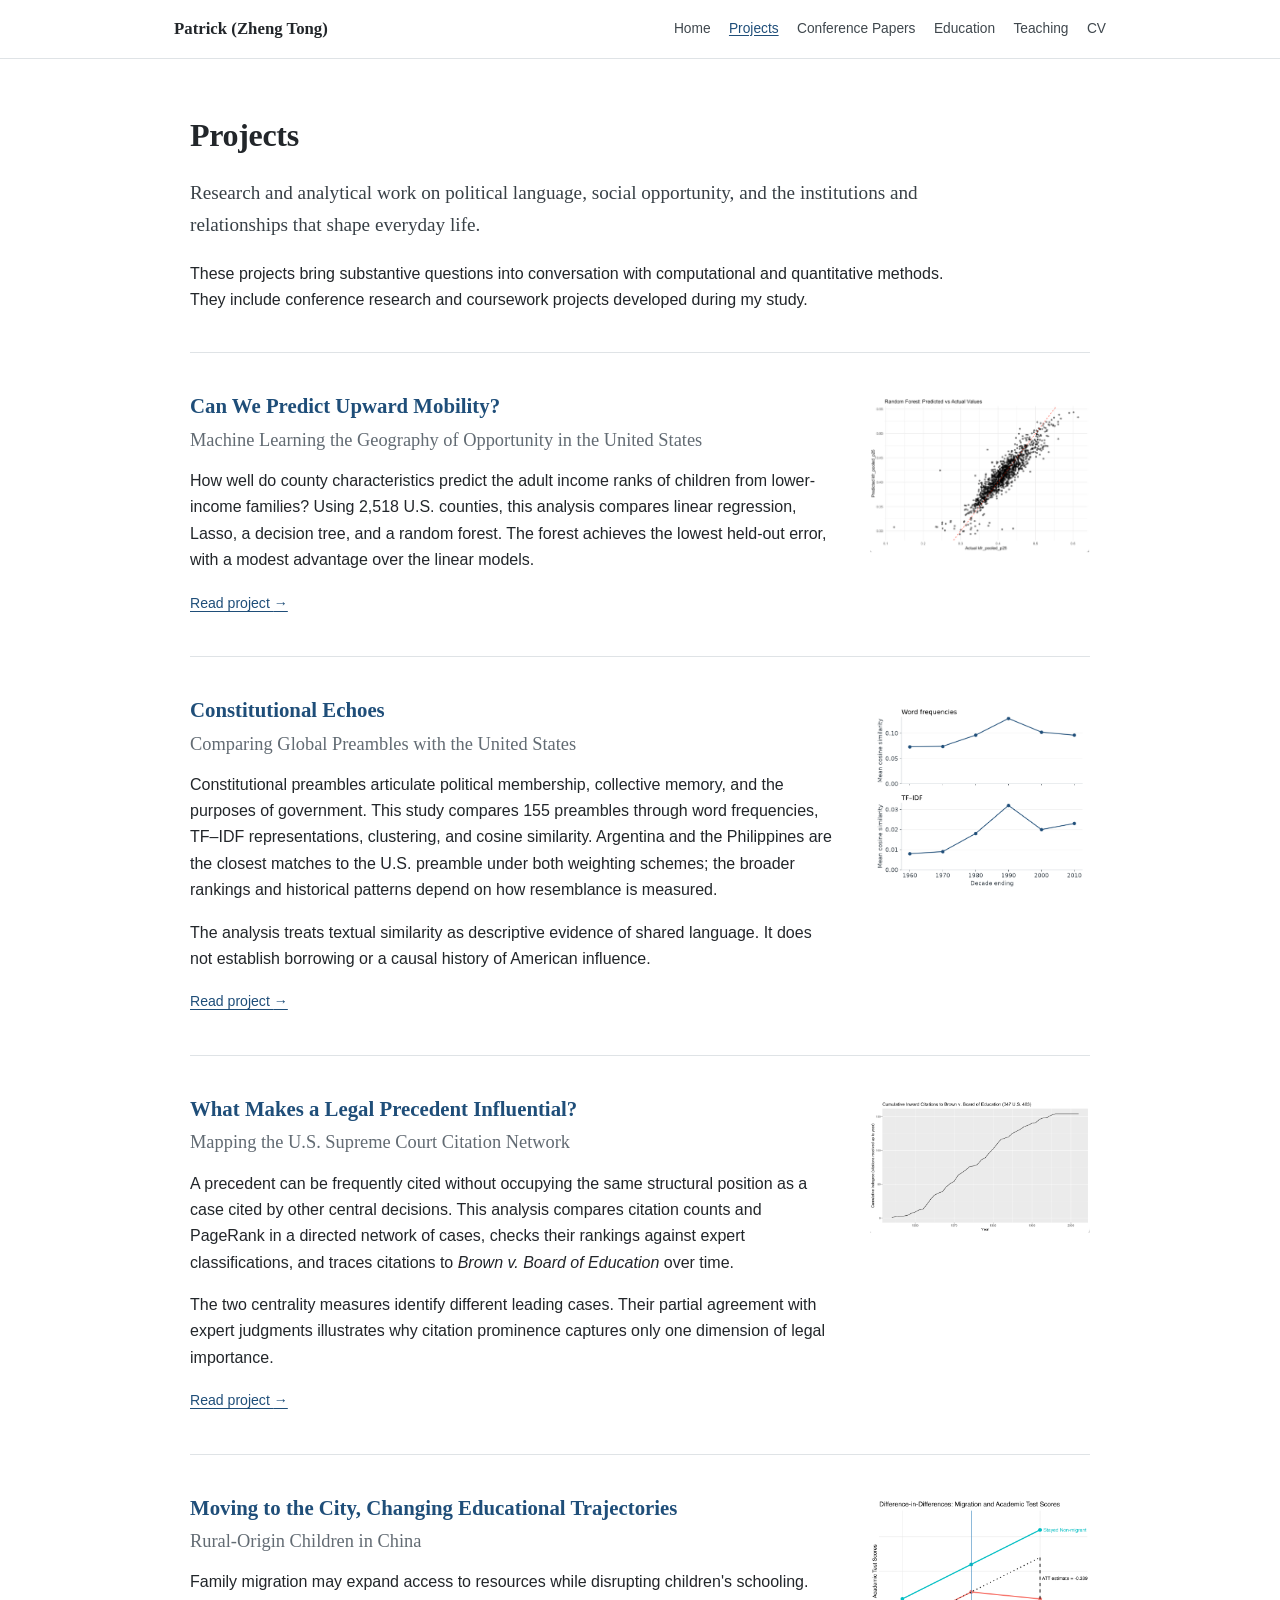
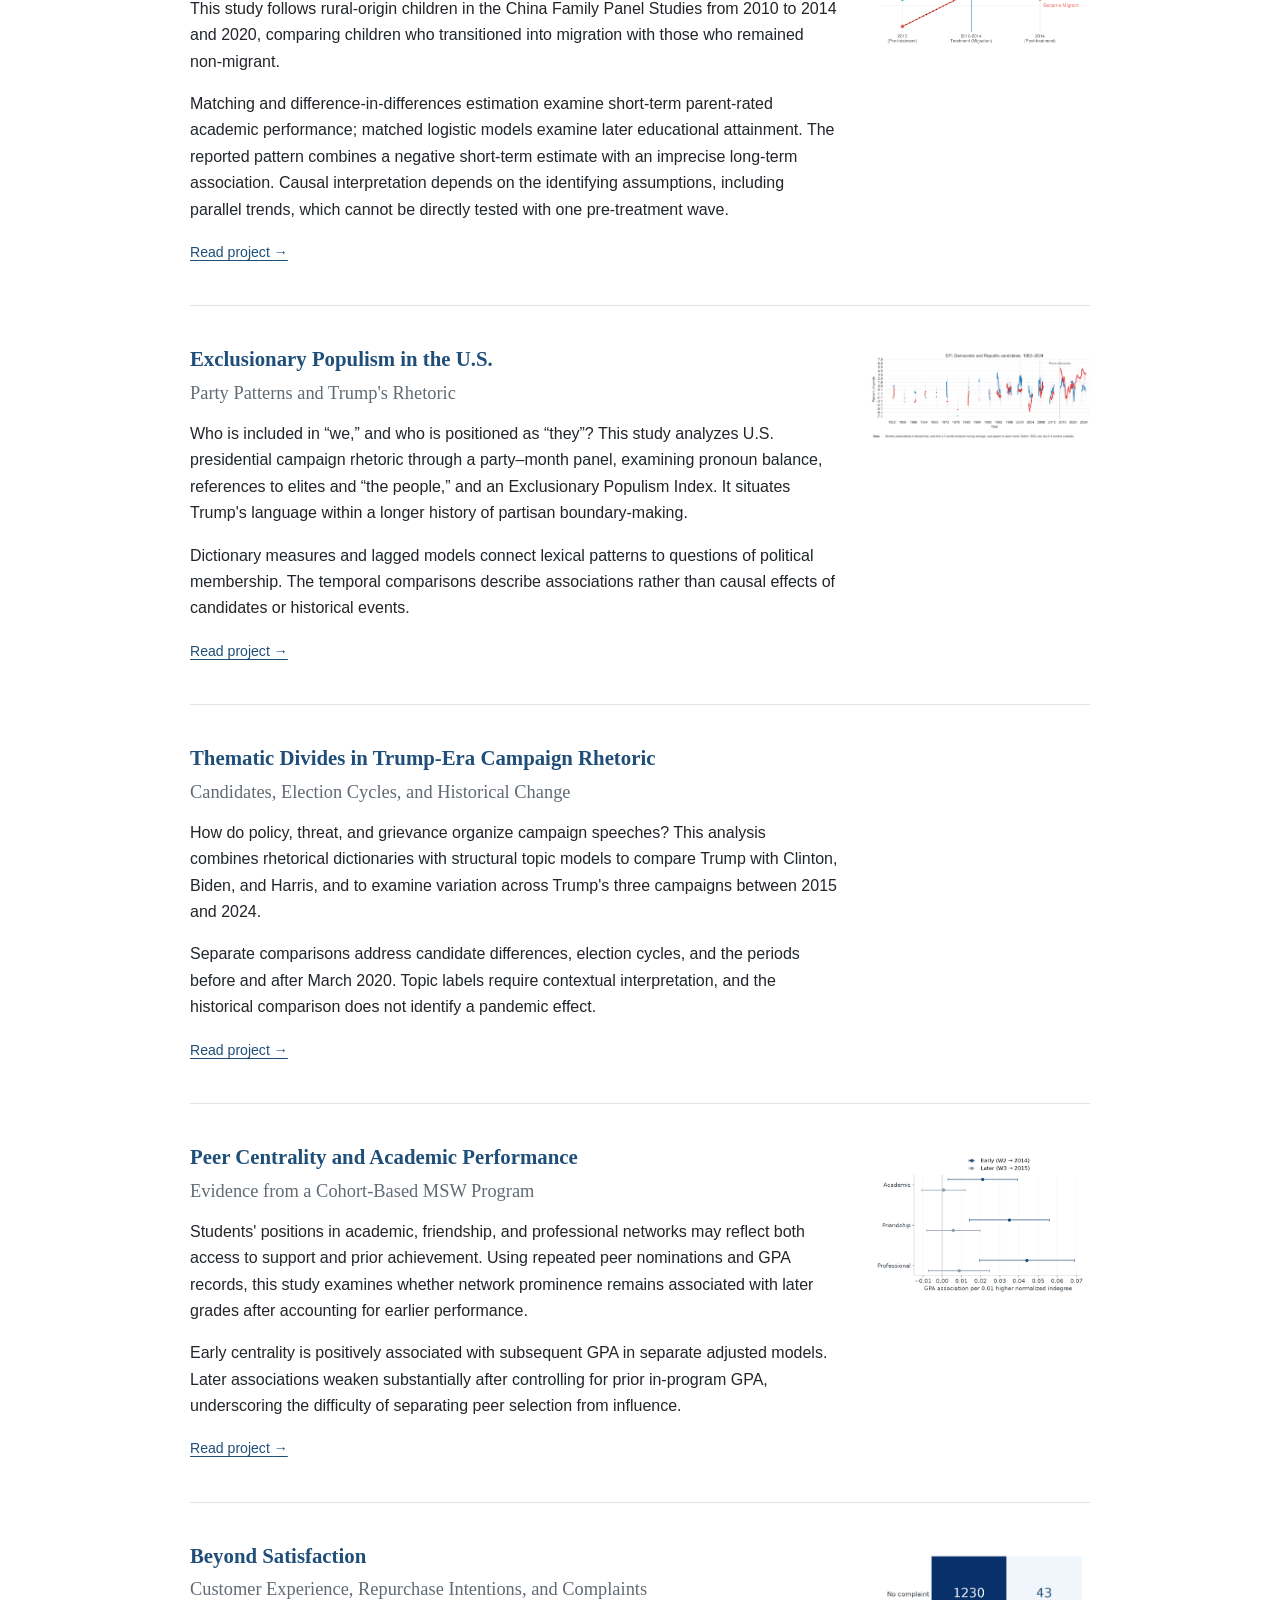
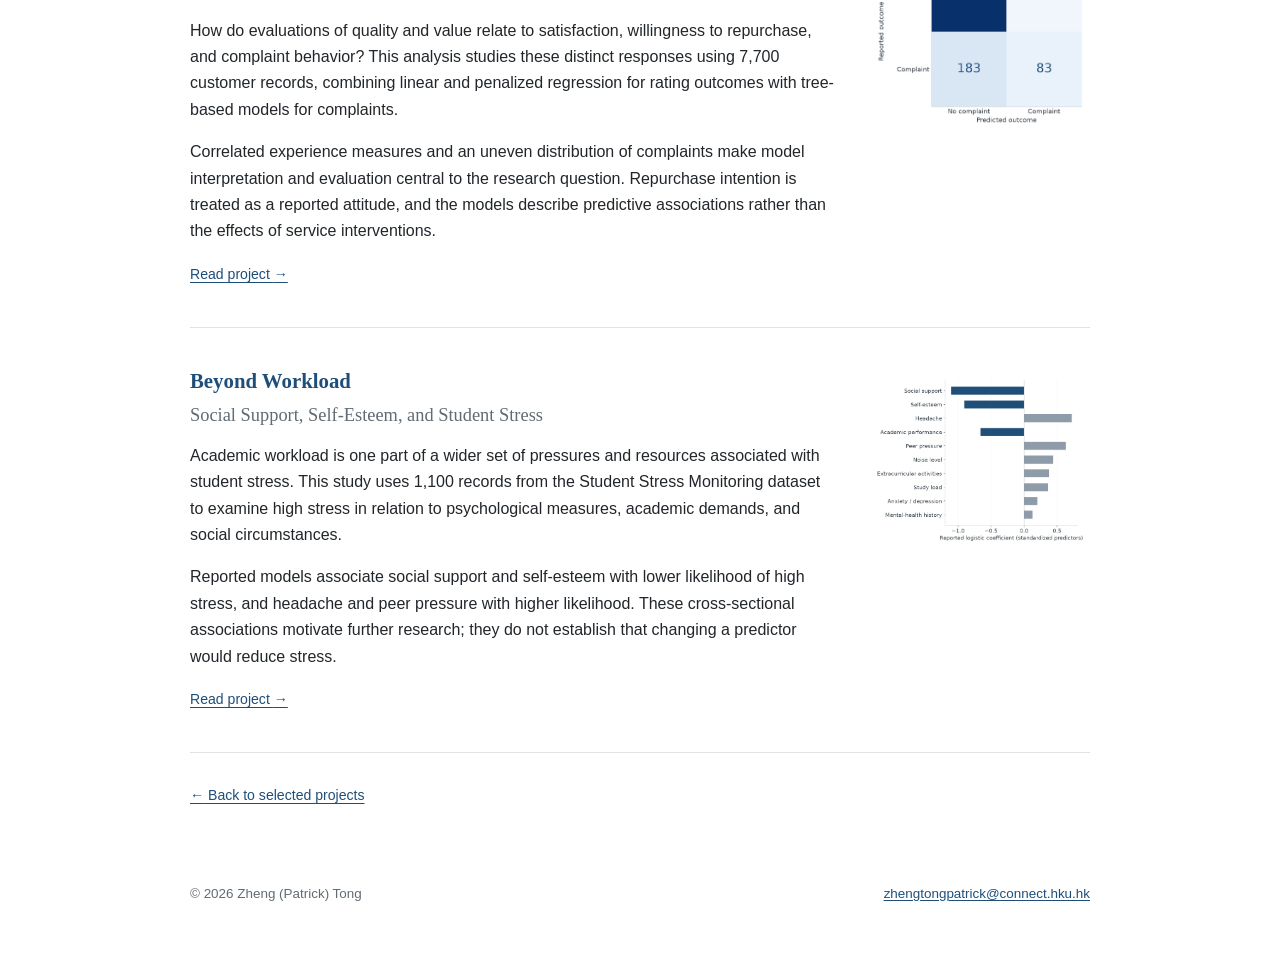
==== projects/index.html @ d57d9481 "Project Page Created" ====
<!doctype html>
<html lang="en">
<head>
  <meta charset="utf-8">
  <meta name="viewport" content="width=device-width, initial-scale=1">
  <link rel="icon" href="data:,">
  <title>Projects | Patrick (Zheng Tong)</title>
  <meta name="description" content="Research and analytical projects by Patrick (Zheng Tong) on political communication, social mobility, education, legal institutions, and customer experience.">
  <meta property="og:title" content="Projects | Patrick (Zheng Tong)">
  <meta property="og:description" content="Substantive questions explored through computational text analysis, networks, prediction, and longitudinal research design.">
  <meta property="og:type" content="website">
  <link rel="stylesheet" href="../styles.css">
</head>
<body>
  <a class="skip-link" href="#main">Skip to content</a>
  <header class="site-header">
    <nav class="nav" aria-label="Primary navigation">
      <a class="name" href="../#home">Patrick (Zheng Tong)</a>
      <div class="nav-links">
        <a href="../#home">Home</a><a href="./" aria-current="page">Projects</a>
        <a href="../#papers">Conference Papers</a><a href="../#education">Education</a><a href="../#teaching">Teaching</a>
        <a href="../CV_Patrick.pdf" target="_blank" rel="noopener">CV</a>
      </div>
    </nav>
  </header>
  <main id="main">
    <header class="page-intro">
      <h1>Projects</h1>
      <p class="lead">Research and analytical work on political language, social opportunity, and the institutions and relationships that shape everyday life.</p>
      <p class="project-summary">These projects bring substantive questions into conversation with computational and quantitative methods. They include conference research and coursework projects developed during my study.</p>
    </header>
    <div class="project-index">
      <article class="project-entry project-entry-with-figure" id="upward-mobility">
        <div>
          <h2><a href="upward-mobility/">Can We Predict Upward Mobility?</a></h2>
          <p class="subtitle">Machine Learning the Geography of Opportunity in the United States</p>
          <p>How well do county characteristics predict the adult income ranks of children from lower-income families? Using 2,518 U.S. counties, this analysis compares linear regression, Lasso, a decision tree, and a random forest. The forest achieves the lowest held-out error, with a modest advantage over the linear models.</p>
          <a class="project-link" href="upward-mobility/">Read project <span aria-hidden="true">→</span></a>
        </div>
        <a href="upward-mobility/#results" aria-label="Explore the upward mobility prediction results"><img class="project-thumbnail" src="../assets/projects/upward-mobility/predicted-vs-observed.png" width="925" height="653" alt="Observed and predicted county income ranks cluster near the equality line, with larger deviations at the extremes." loading="lazy" decoding="async"></a>
      </article>

      <article class="project-entry project-entry-with-figure" id="constitutional-language">
        <div>
        <h2><a href="constitutional-language/">Constitutional Echoes</a></h2>
        <p class="subtitle">Comparing Global Preambles with the United States</p>
        <p>Constitutional preambles articulate political membership, collective memory, and the purposes of government. This study compares 155 preambles through word frequencies, TF–IDF representations, clustering, and cosine similarity. Argentina and the Philippines are the closest matches to the U.S. preamble under both weighting schemes; the broader rankings and historical patterns depend on how resemblance is measured.</p>
        <p>The analysis treats textual similarity as descriptive evidence of shared language. It does not establish borrowing or a causal history of American influence.</p>
      
          <a class="project-link" href="constitutional-language/">Read project <span aria-hidden="true">→</span></a>
        </div>
        <a href="constitutional-language/#history" aria-label="Explore results for constitutional language"><img class="project-thumbnail" src="../assets/projects/constitutional-language/similarity-by-decade.png" width="1146" height="1003" alt="Average preamble similarity across six constitutional decades." loading="lazy" decoding="async"></a>
      </article>

      <article class="project-entry project-entry-with-figure" id="legal-precedent-influence">
        <div>
        <h2><a href="legal-precedent-influence/">What Makes a Legal Precedent Influential?</a></h2>
        <p class="subtitle">Mapping the U.S. Supreme Court Citation Network</p>
        <p>A precedent can be frequently cited without occupying the same structural position as a case cited by other central decisions. This analysis compares citation counts and PageRank in a directed network of cases, checks their rankings against expert classifications, and traces citations to <em>Brown v. Board of Education</em> over time.</p>
        <p>The two centrality measures identify different leading cases. Their partial agreement with expert judgments illustrates why citation prominence captures only one dimension of legal importance.</p>
      
          <a class="project-link" href="legal-precedent-influence/">Read project <span aria-hidden="true">→</span></a>
        </div>
        <a href="legal-precedent-influence/#brown" aria-label="Explore results for legal precedent influence"><img class="project-thumbnail" src="../assets/projects/legal-precedent-influence/brown-citations.png" width="1375" height="825" alt="Cumulative citations to Brown v. Board of Education." loading="lazy" decoding="async"></a>
      </article>

      <article class="project-entry project-entry-with-figure" id="migration-education">
        <div>
        <h2><a href="migration-education/">Moving to the City, Changing Educational Trajectories</a></h2>
        <p class="subtitle">Rural-Origin Children in China</p>
        <p>Family migration may expand access to resources while disrupting children's schooling. This study follows rural-origin children in the China Family Panel Studies from 2010 to 2014 and 2020, comparing children who transitioned into migration with those who remained non-migrant.</p>
        <p>Matching and difference-in-differences estimation examine short-term parent-rated academic performance; matched logistic models examine later educational attainment. The reported pattern combines a negative short-term estimate with an imprecise long-term association. Causal interpretation depends on the identifying assumptions, including parallel trends, which cannot be directly tested with one pre-treatment wave.</p>
      
          <a class="project-link" href="migration-education/">Read project <span aria-hidden="true">→</span></a>
        </div>
        <a href="migration-education/#findings" aria-label="Explore results for migration education"><img class="project-thumbnail" src="../assets/projects/migration-education/migration-did.png" width="2880" height="1920" alt="Migrant children show smaller improvements in parent-rated educational outcomes than non-migrants." loading="lazy" decoding="async"></a>
      </article>

      <article class="project-entry project-entry-with-figure" id="exclusionary-populism">
        <div>
        <h2><a href="exclusionary-populism/">Exclusionary Populism in the U.S.</a></h2>
        <p class="subtitle">Party Patterns and Trump's Rhetoric</p>
        <p>Who is included in “we,” and who is positioned as “they”? This study analyzes U.S. presidential campaign rhetoric through a party–month panel, examining pronoun balance, references to elites and “the people,” and an Exclusionary Populism Index. It situates Trump's language within a longer history of partisan boundary-making.</p>
        <p>Dictionary measures and lagged models connect lexical patterns to questions of political membership. The temporal comparisons describe associations rather than causal effects of candidates or historical events.</p>
      
          <a class="project-link" href="exclusionary-populism/">Read project <span aria-hidden="true">→</span></a>
        </div>
        <a href="exclusionary-populism/#index" aria-label="Explore results for exclusionary populism"><img class="project-thumbnail" src="../assets/projects/exclusionary-populism/epi-history.jpg" width="7758" height="3133" alt="Composite exclusionary-populism index across campaign periods, relative to each party’s baseline." loading="lazy" decoding="async"></a>
      </article>

      <article class="project-entry project-entry-with-figure" id="campaign-topic-structure">
        <div>
        <h2><a href="campaign-topic-structure/">Thematic Divides in Trump-Era Campaign Rhetoric</a></h2>
        <p class="subtitle">Candidates, Election Cycles, and Historical Change</p>
        <p>How do policy, threat, and grievance organize campaign speeches? This analysis combines rhetorical dictionaries with structural topic models to compare Trump with Clinton, Biden, and Harris, and to examine variation across Trump's three campaigns between 2015 and 2024.</p>
        <p>Separate comparisons address candidate differences, election cycles, and the periods before and after March 2020. Topic labels require contextual interpretation, and the historical comparison does not identify a pandemic effect.</p>
      
          <a class="project-link" href="campaign-topic-structure/">Read project <span aria-hidden="true">→</span></a>
        </div>
        <a href="campaign-topic-structure/#candidates" aria-label="Explore results for campaign topic structure"><img class="project-thumbnail" src="../assets/projects/campaign-topic-structure/candidate-contrasts.png" width="1826" height="804" alt="Topic-prevalence differences between Trump and pooled Democratic opponents, with uncertainty intervals." loading="lazy" decoding="async"></a>
      </article>

      <article class="project-entry project-entry-with-figure" id="peer-centrality">
        <div>
        <h2><a href="peer-centrality/">Peer Centrality and Academic Performance</a></h2>
        <p class="subtitle">Evidence from a Cohort-Based MSW Program</p>
        <p>Students' positions in academic, friendship, and professional networks may reflect both access to support and prior achievement. Using repeated peer nominations and GPA records, this study examines whether network prominence remains associated with later grades after accounting for earlier performance.</p>
        <p>Early centrality is positively associated with subsequent GPA in separate adjusted models. Later associations weaken substantially after controlling for prior in-program GPA, underscoring the difficulty of separating peer selection from influence.</p>
      
          <a class="project-link" href="peer-centrality/">Read project <span aria-hidden="true">→</span></a>
        </div>
        <a href="peer-centrality/#results" aria-label="Explore results for peer centrality"><img class="project-thumbnail" src="../assets/projects/peer-centrality/adjusted-associations.png" width="1180" height="806" alt="Early and later adjusted associations between centrality and GPA." loading="lazy" decoding="async"></a>
      </article>

      <article class="project-entry project-entry-with-figure" id="customer-experience">
        <div>
        <h2><a href="customer-experience/">Beyond Satisfaction</a></h2>
        <p class="subtitle">Customer Experience, Repurchase Intentions, and Complaints</p>
        <p>How do evaluations of quality and value relate to satisfaction, willingness to repurchase, and complaint behavior? This analysis studies these distinct responses using 7,700 customer records, combining linear and penalized regression for rating outcomes with tree-based models for complaints.</p>
        <p>Correlated experience measures and an uneven distribution of complaints make model interpretation and evaluation central to the research question. Repurchase intention is treated as a reported attitude, and the models describe predictive associations rather than the effects of service interventions.</p>
      
          <a class="project-link" href="customer-experience/">Read project <span aria-hidden="true">→</span></a>
        </div>
        <a href="customer-experience/#complaints" aria-label="Explore results for customer experience"><img class="project-thumbnail" src="../assets/projects/customer-experience/complaint-classification.png" width="1027" height="859" alt="Reported complaint classification includes many missed complaints." loading="lazy" decoding="async"></a>
      </article>

      <article class="project-entry project-entry-with-figure" id="student-stress">
        <div>
        <h2><a href="student-stress/">Beyond Workload</a></h2>
        <p class="subtitle">Social Support, Self-Esteem, and Student Stress</p>
        <p>Academic workload is one part of a wider set of pressures and resources associated with student stress. This study uses 1,100 records from the Student Stress Monitoring dataset to examine high stress in relation to psychological measures, academic demands, and social circumstances.</p>
        <p>Reported models associate social support and self-esteem with lower likelihood of high stress, and headache and peer pressure with higher likelihood. These cross-sectional associations motivate further research; they do not establish that changing a predictor would reduce stress.</p>
      
          <a class="project-link" href="student-stress/">Read project <span aria-hidden="true">→</span></a>
        </div>
        <a href="student-stress/#associations" aria-label="Explore results for student stress"><img class="project-thumbnail" src="../assets/projects/student-stress/stress-associations.png" width="1237" height="986" alt="Reported logistic associations with high stress." loading="lazy" decoding="async"></a>
      </article>
    </div>
    <p class="project-end"><a class="back-link" href="../#selected-projects"><span aria-hidden="true">←</span> Back to selected projects</a></p>
  </main>
  <footer><span>© 2026 Zheng (Patrick) Tong</span><a href="mailto:zhengtongpatrick@connect.hku.hk">zhengtongpatrick@connect.hku.hk</a></footer>
</body>
</html>
---- styles.css ----
:root { --ink:#22262a; --muted:#626b73; --blue:#1f4e79; --line:#dfe3e6; --paper:#fff; --soft:#f7f8f9; --serif:Georgia,"Times New Roman",serif; --sans:Inter,-apple-system,BlinkMacSystemFont,"Segoe UI",Arial,sans-serif; }
* { box-sizing:border-box; }
html { scroll-behavior:smooth; scroll-padding-top:5rem; }
body { margin:0; background:var(--paper); color:var(--ink); font-family:var(--sans); font-size:16px; line-height:1.65; }
a { color:var(--blue); text-underline-offset:.18em; text-decoration-thickness:1px; }
a:hover { text-decoration:underline; }
a:focus-visible,button:focus-visible { outline:2px solid var(--blue); outline-offset:3px; }
.skip-link { position:absolute; left:1rem; top:-5rem; z-index:10; background:#fff; padding:.6rem 1rem; border:1px solid var(--blue); }
.skip-link:focus { top:1rem; }
.site-header { position:sticky; top:0; z-index:5; background:rgba(255,255,255,.97); border-bottom:1px solid var(--line); }
.nav { max-width:980px; min-height:58px; margin:auto; padding:.65rem 1.5rem; display:flex; align-items:center; gap:1.5rem; }
.name { margin-right:auto; color:var(--ink); font-family:var(--serif); font-size:1.05rem; font-weight:700; text-decoration:none; white-space:nowrap; }
.nav-links { display:flex; align-items:center; gap:1.15rem; font-size:.86rem; }
.nav-links a { color:#3f474d; text-decoration:none; white-space:nowrap; }
.nav-links a:hover { color:var(--blue); text-decoration:underline; }
main,footer { width:min(100% - 3rem,900px); margin:auto; }
section { padding:3.4rem 0; border-bottom:1px solid var(--line); }
.intro { padding-top:5.5rem; }
h1,h2,h3,p { margin-top:0; }
h1,h2,h3 { font-family:var(--serif); }
h1 { margin-bottom:1.25rem; font-size:clamp(1.4rem,2.5vw,1.65rem); line-height:1.2; letter-spacing:-.01em; }
h1 span { color:var(--muted); font-weight:400; }
h2 { margin-bottom:1.7rem; font-size:1.65rem; line-height:1.25; }
h3 { margin-bottom:.35rem; font-size:1.08rem; line-height:1.4; }
.lead { max-width:735px; margin-bottom:2rem; color:#394147; font-family:var(--serif); font-size:1.2rem; line-height:1.7; }
.affiliation { display:grid; grid-template-columns:1fr 1fr; max-width:780px; gap:2rem; color:var(--muted); font-size:.94rem; }
.affiliation strong { color:var(--ink); }
.contact { display:flex; gap:.65rem; margin:1.35rem 0 0; font-size:.93rem; }
.interests { display:grid; grid-template-columns:repeat(2,1fr); gap:.55rem 3rem; margin:0; padding-left:1.2rem; max-width:700px; }
.interests li::marker { color:var(--blue); }
.publications { display:grid; gap:0; }
.publications article { padding:0 0 1.8rem 1.15rem; border-left:2px solid var(--line); }
.publications article:last-child { padding-bottom:0; }
.publications h3 { max-width:790px; }
.publications p { margin-bottom:.45rem; }
.authorship { color:var(--muted); font-size:.84rem; font-style:italic; }
.venue { color:#343b40; font-size:.94rem; }
.meta { color:var(--muted); font-size:.86rem; }
.publications article > p:last-child { max-width:800px; margin-top:.75rem; color:#4b5359; }
.entries { display:grid; gap:2rem; }
.entry-head { display:flex; justify-content:space-between; gap:1.5rem; align-items:baseline; }
.entry-head h3 { margin:0; }
.entry-head span,.compact-entries article>span { color:var(--muted); font-size:.86rem; white-space:nowrap; }
.entries p,.simple-entry p { margin:.35rem 0 0; }
.detail { color:var(--muted); font-size:.94rem; }
.compact-entries article { display:flex; justify-content:space-between; gap:1rem; padding:.8rem 0; border-top:1px solid var(--line); }
.compact-entries article:first-child { padding-top:0; border-top:0; }
.compact-entries h3,.compact-entries p { margin:0; }
.compact-entries p { color:var(--muted); font-size:.92rem; }
.split { display:grid; grid-template-columns:.82fr 1.18fr; gap:4rem; }
.split>div+div { border-left:1px solid var(--line); padding-left:3rem; }
.split article+article { margin-top:1.4rem; }
.split article p { margin-bottom:.35rem; }
.dated-list { display:grid; grid-template-columns:1fr auto; gap:.85rem 1rem; margin:0; }
.dated-list dt,.dated-list dd { margin:0; }
.dated-list dd { color:var(--muted); font-size:.88rem; }
.skills { display:grid; grid-template-columns:180px 1fr; gap:.9rem 1.5rem; margin:0; }
.skills dt { font-weight:650; }
.skills dd { margin:0; color:#4b5359; }
footer { display:flex; justify-content:space-between; gap:1rem; padding:2rem 0 3rem; color:var(--muted); font-size:.84rem; }
.reveal { opacity:0; transform:translateY(18px); transition:opacity 380ms ease-out var(--reveal-delay, 0ms),transform 380ms ease-out var(--reveal-delay, 0ms); }
.reveal.is-visible { opacity:1; transform:translateY(0); }
@media (max-width:780px) { .nav { flex-wrap:wrap; gap:.45rem 1rem; } .name { flex:1; } .nav-links { order:3; width:100%; overflow-x:auto; padding-top:.35rem; } .intro { padding-top:3.8rem; } .affiliation,.split { grid-template-columns:1fr; gap:1rem; } .split>div+div { border-left:0; border-top:1px solid var(--line); padding:2.5rem 0 0; } }
@media (max-width:560px) { main,footer { width:min(100% - 2rem,900px); } section { padding:2.7rem 0; } .interests { grid-template-columns:1fr; } .entry-head,.compact-entries article { align-items:flex-start; flex-direction:column; gap:.2rem; } .skills { grid-template-columns:1fr; gap:.15rem; } .skills dd { margin-bottom:1rem; } footer { flex-direction:column; } }
@media (prefers-reduced-motion:reduce) { html { scroll-behavior:auto; } .reveal { opacity:1; transform:none; transition:none; } }

/* Projects share the homepage's type, content width, colors, and dividers. */
.nav-links a[aria-current] { color:var(--blue); text-decoration:underline; }
.section-heading { display:flex; align-items:baseline; justify-content:space-between; gap:1rem; }
.all-projects,.project-link,.back-link { font-size:.88rem; }
.all-projects { white-space:nowrap; }
.selected-projects { display:grid; grid-template-columns:repeat(2,minmax(0,1fr)); gap:1.8rem 2.5rem; }
.selected-projects article { border-top:1px solid var(--line); padding-top:1rem; }
.selected-project-image { display: block; width: min(100%, 280px); height: 160px; margin-bottom: 1rem; }
.selected-project-image img { display: block; width: 100%; height: 100%; object-fit: contain; object-position: left center; }
.selected-projects h3 { margin-bottom:.6rem; }
.selected-projects article > p { color:#4b5359; font-size:.94rem; margin-bottom:.6rem; }
.selected-projects h3 a,.project-entry h2 a { text-decoration:none; }
.selected-projects h3 a:hover,.project-entry h2 a:hover { text-decoration:underline; }
.page-intro { padding:3.5rem 0 2.4rem; border-bottom:1px solid var(--line); }
.page-intro h1 { font-size:clamp(1.65rem,3vw,2rem); line-height:1.3; }
.page-intro .lead { margin-bottom:1.2rem; }
.page-intro > p:last-child { margin-bottom:0; }
.project-index { padding:0; }
.project-entry { padding:2.5rem 0; border-bottom:1px solid var(--line); scroll-margin-top:7rem; }
.project-entry h2 { font-size:1.3rem; margin-bottom:.35rem; }
.project-entry .subtitle { color:var(--muted); margin-bottom:.8rem; font-family:var(--serif); font-size:1.15rem; }
.project-entry > p,.project-entry > div > p { max-width:760px; }
.project-entry p:last-child { margin-bottom:0; }
.project-entry-with-figure { display:grid; grid-template-columns:minmax(0,1fr) 220px; gap:2rem; align-items:start; }
.project-thumbnail { width:100%; height:auto; display:block; margin-top:.3rem; }
.back-link { display:inline-block; margin-bottom:1.7rem; }
.project-subtitle { max-width:740px; color:var(--muted); font-family:var(--serif); font-size:1.3rem; line-height:1.55; }
.project-summary { max-width:760px; }
.project-toc { display:flex; flex-wrap:wrap; gap:.5rem 1.4rem; padding:1.1rem 0; border-bottom:1px solid var(--line); font-size:.88rem; }
.project-body > section { padding:2.7rem 0; }
.project-body h2 { font-size:1.45rem; margin-bottom:1.15rem; }
.project-body p,.project-body li { max-width:760px; }
.project-body li + li { margin-top:.7rem; }
.project-body section > :last-child { margin-bottom:0; }
.research-figure { margin:1.7rem 0; max-width:760px; }
.research-figure img { display:block; width:100%; max-width:480px; height:auto; }
.research-figure figcaption { margin-top:.85rem; color:#4b5359; font-size:.88rem; line-height:1.6; max-width:760px; }
.figure-link { display:inline-block; margin-top:.35rem; font-size:.84rem; }
.results-table { border-collapse:collapse; width:100%; max-width:760px; margin:1.6rem 0; font-size:.94rem; }
.results-table caption { text-align:left; color:var(--muted); font-size:.88rem; margin-bottom:.65rem; }
.results-table th,.results-table td { padding:.65rem .8rem; border-bottom:1px solid var(--line); text-align:right; font-variant-numeric:tabular-nums; }
.results-table th:first-child { text-align:left; padding-left:0; }
.results-table thead th { border-top:1px solid var(--line); font-weight:600; }
.results-table tbody th { font-weight:400; }
.results-table .best-result { background:var(--soft); }
.method-note { color:#4b5359; font-size:.94rem; }
.project-end { padding:1.8rem 0 0; }
@media (max-width:780px) { html { scroll-padding-top:7rem; } .project-entry-with-figure { grid-template-columns:minmax(0,1fr) 175px; gap:1.5rem; } }
@media (max-width:560px) {
  .section-heading { flex-wrap:wrap; gap:0 .8rem; margin-bottom:1.5rem; }
  .section-heading h2 { margin-bottom:.6rem; }
  .selected-projects { grid-template-columns:1fr; gap:1.5rem; }
  .page-intro { padding:2.7rem 0 2rem; }
  .project-entry-with-figure { grid-template-columns:1fr; }
  .project-thumbnail { max-width:340px; }
  .project-entry { padding:2rem 0; }
  .results-table { font-size:.84rem; }
  .results-table th,.results-table td { padding:.6rem .35rem; }
}

/* Literature additions within the existing project article layout. */
.project-references p { font-size:.88rem; line-height:1.65; color:#4b5359; overflow-wrap:anywhere; padding-left:1.25rem; text-indent:-1.25rem; }
.topic-overview { table-layout:fixed; }
.topic-overview th:first-child { width:40%; }
.topic-overview th,.topic-overview td { text-align:left; vertical-align:top; overflow-wrap:anywhere; }
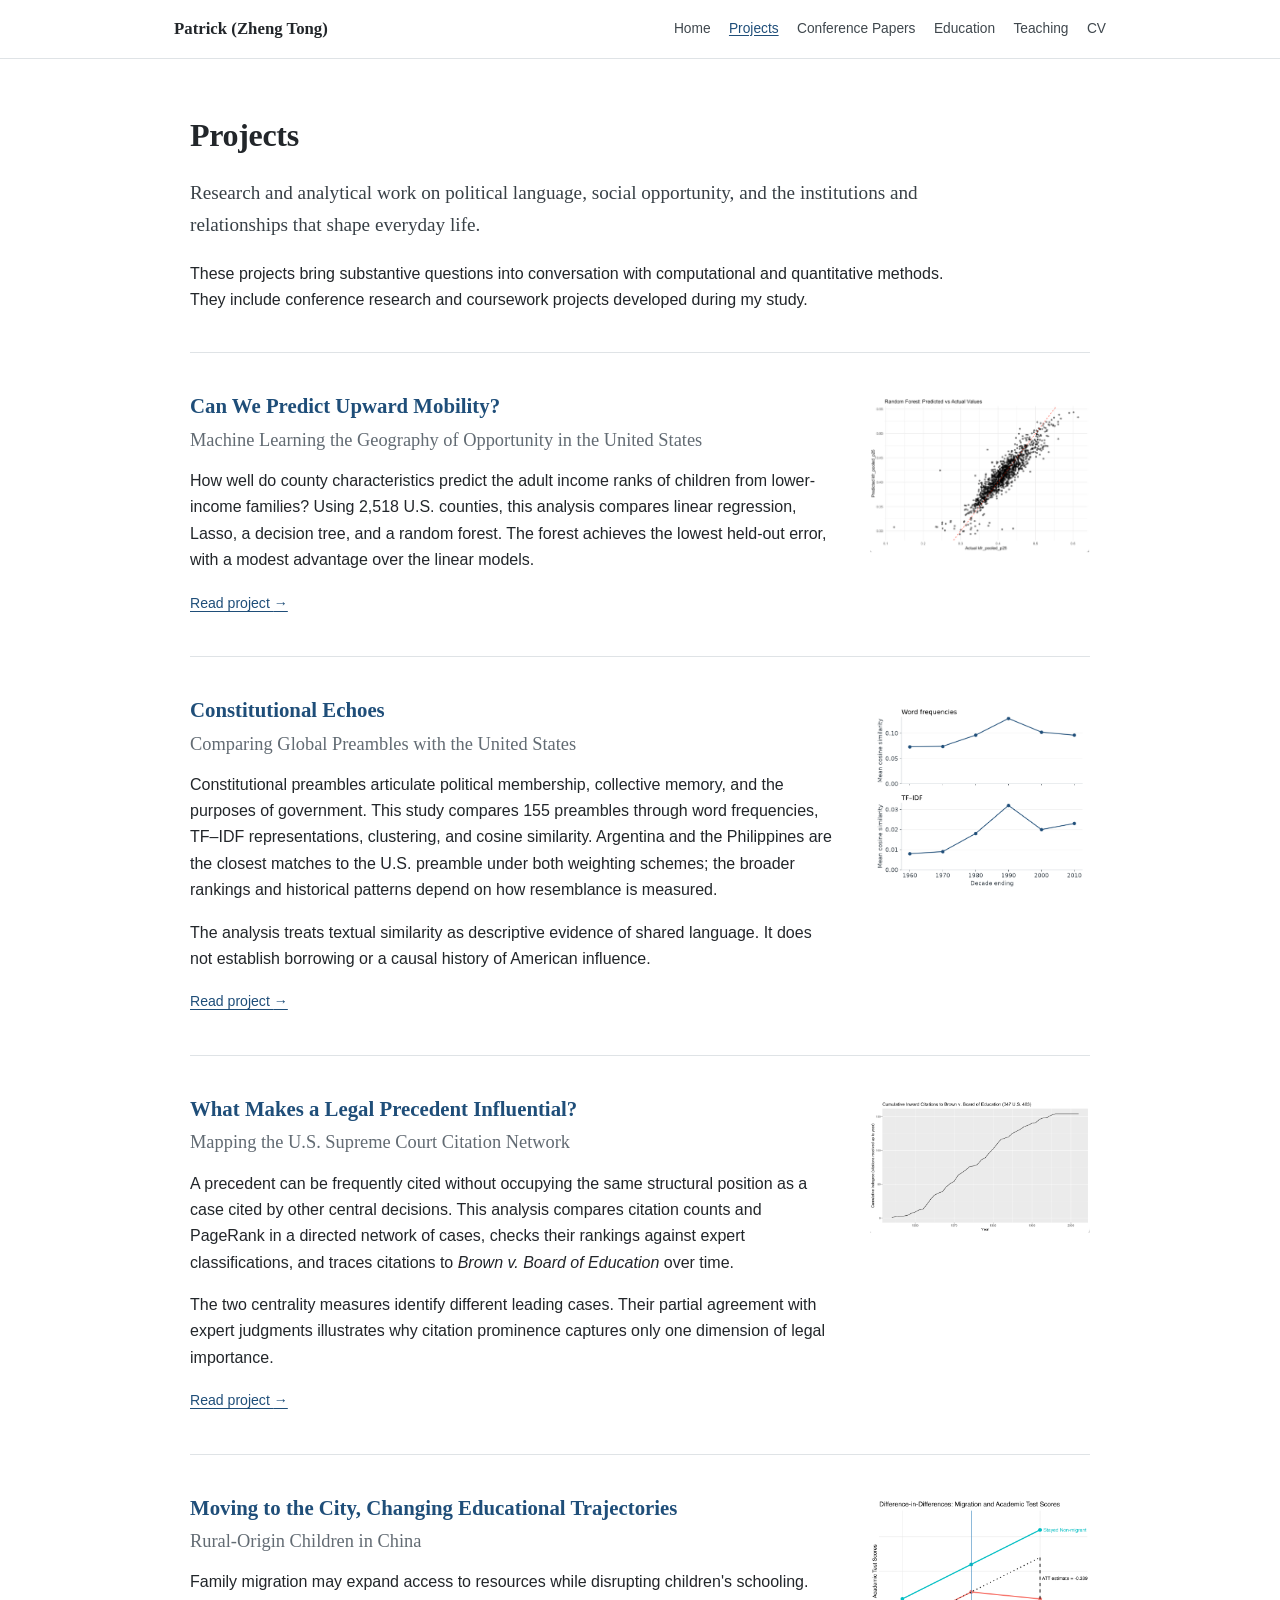
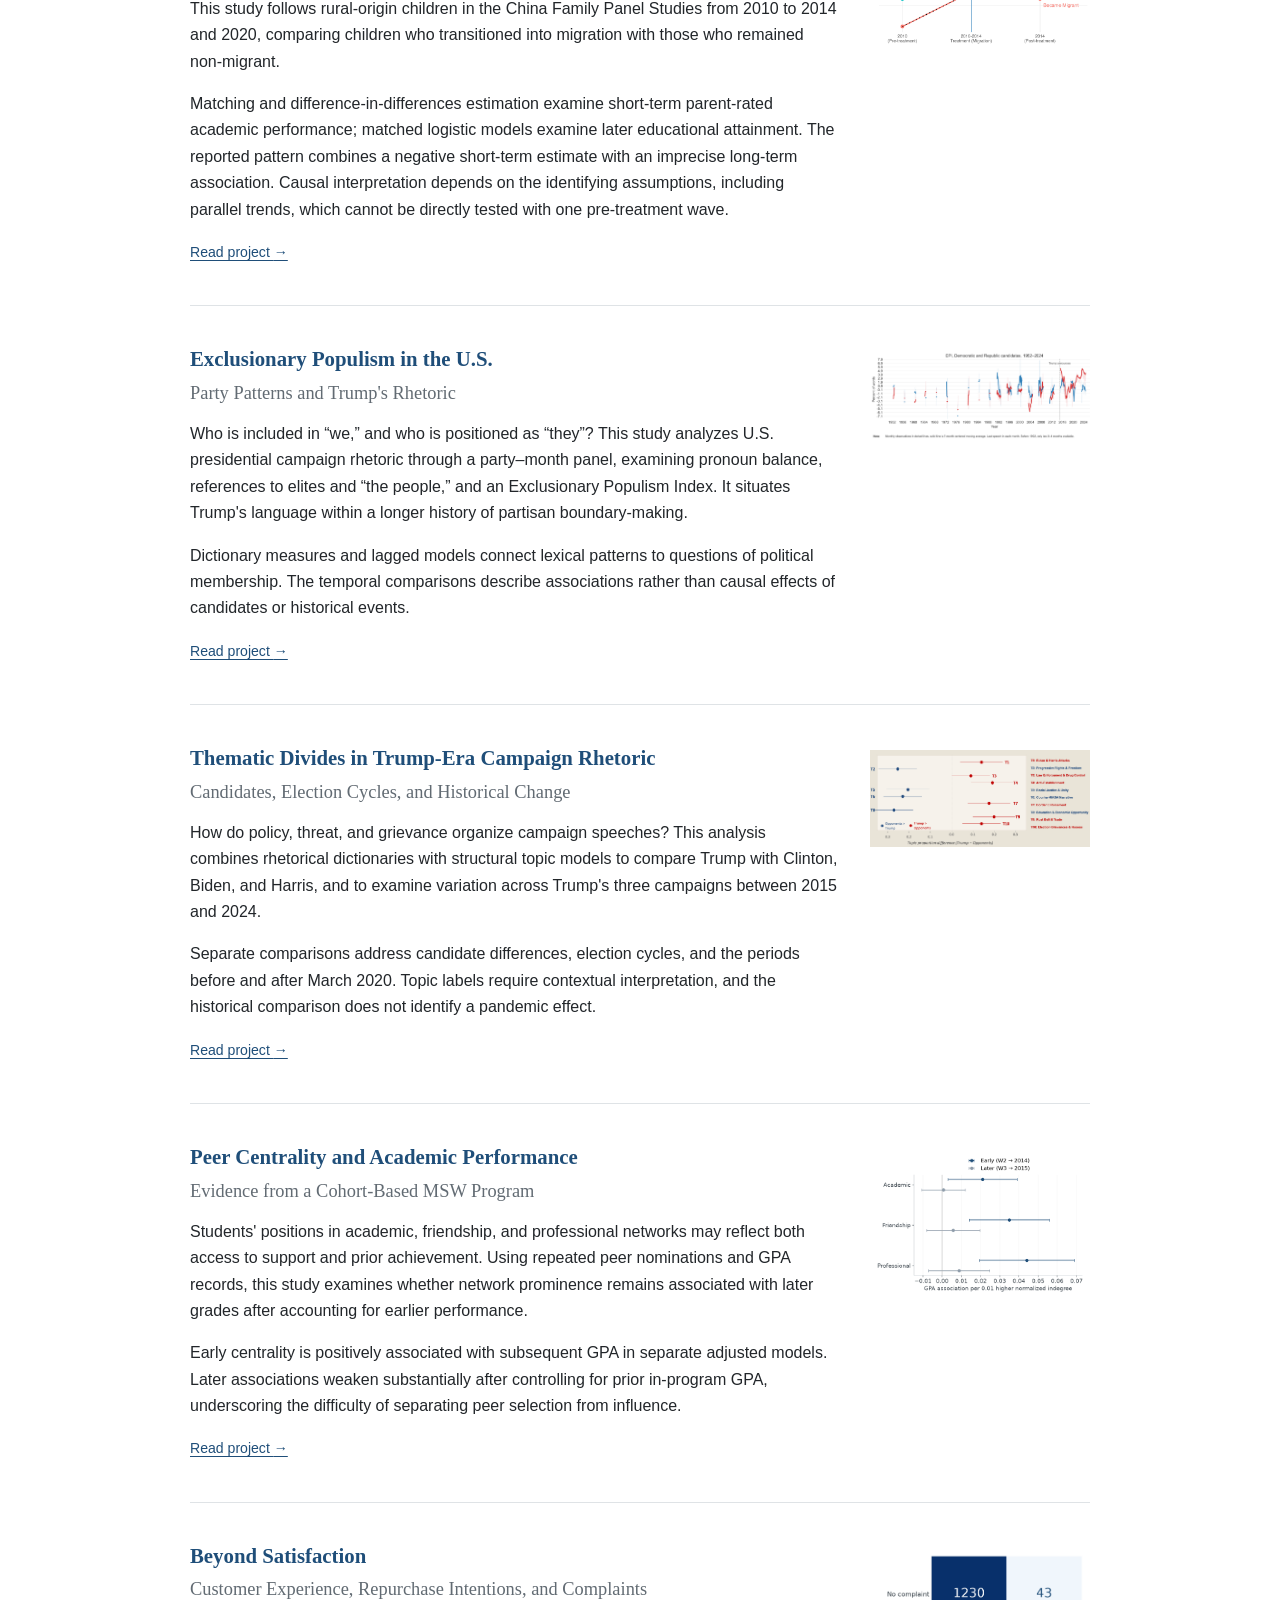
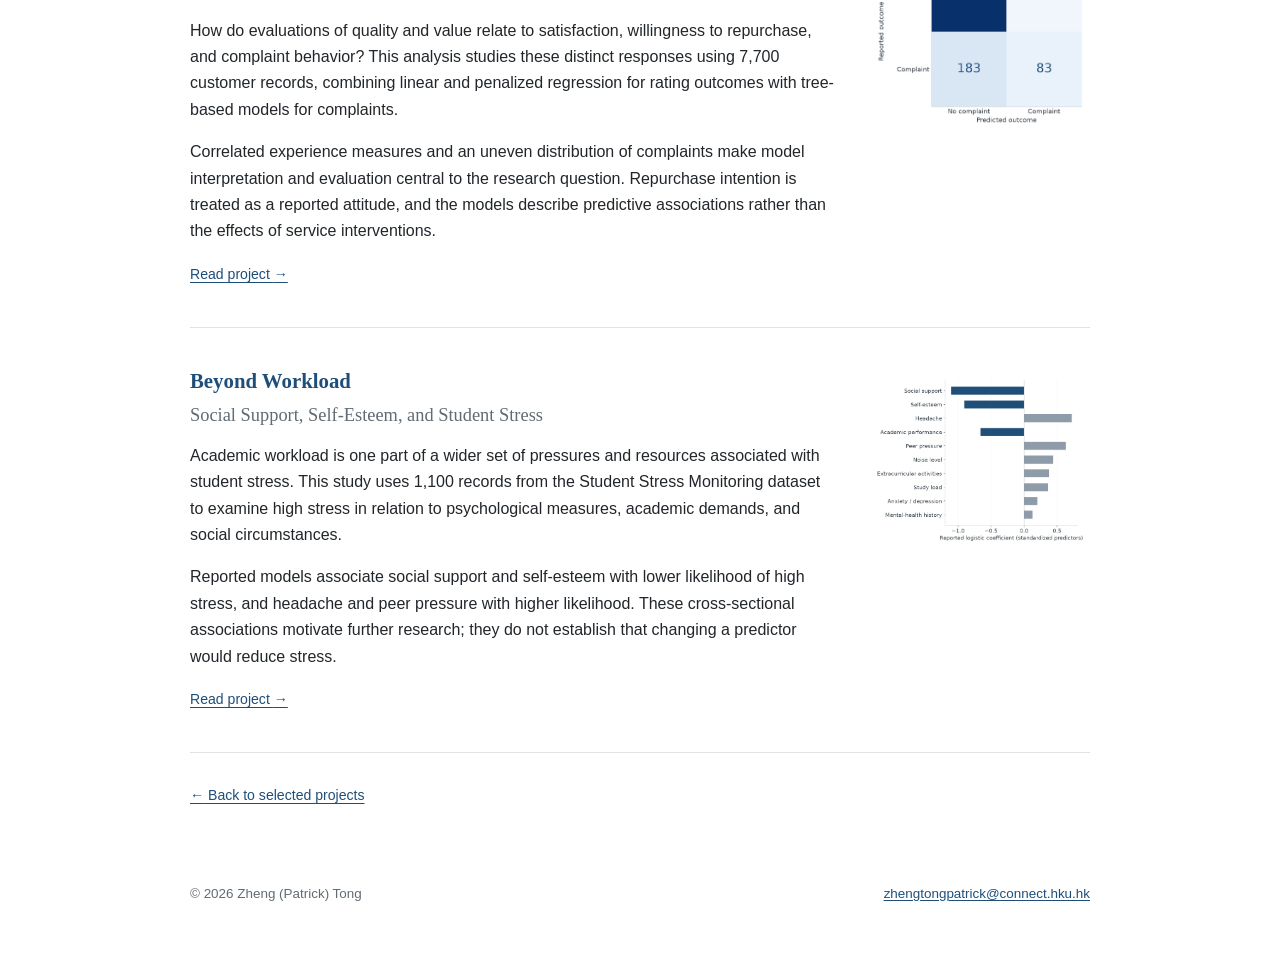
==== commit f8af9e2c: "Simplify title in index.html Removed the name from the title for simplicity." ====
--- a/projects/index.html
+++ b/projects/index.html
@@ -4,7 +4,7 @@
   <meta charset="utf-8">
   <meta name="viewport" content="width=device-width, initial-scale=1">
   <link rel="icon" href="data:,">
-  <title>Projects | Patrick (Zheng Tong)</title>
+  <title>Projects</title>
   <meta name="description" content="Research and analytical projects by Patrick (Zheng Tong) on political communication, social mobility, education, legal institutions, and customer experience.">
   <meta property="og:title" content="Projects | Patrick (Zheng Tong)">
   <meta property="og:description" content="Substantive questions explored through computational text analysis, networks, prediction, and longitudinal research design.">
